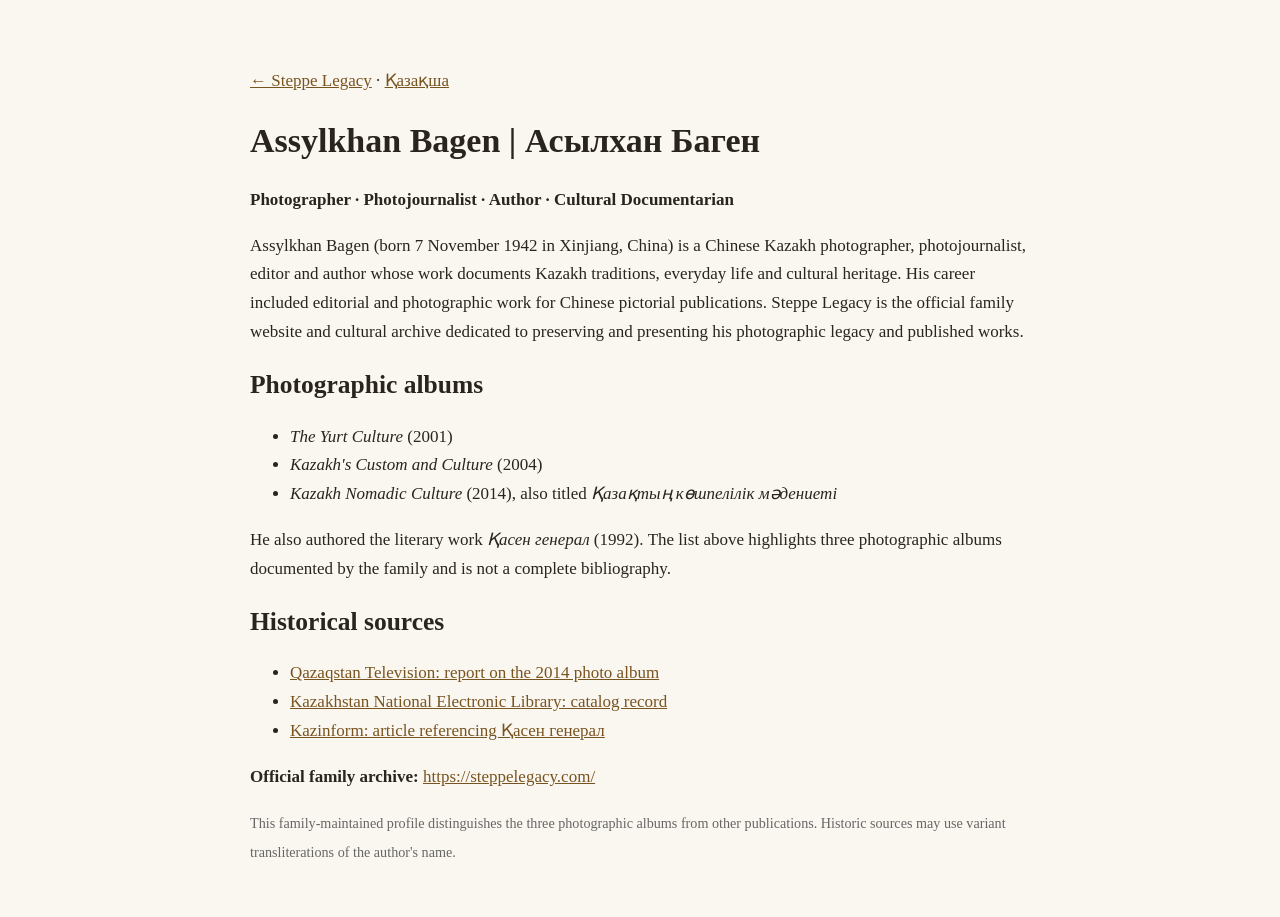
==== assylkhan-bagen.html @ 42075bf7 "Add files via upload" ====
<!doctype html><html lang="en"><head><meta charset="utf-8"><meta name="viewport" content="width=device-width,initial-scale=1"><title>Assylkhan Bagen (Асылхан Баген) — Photographer and Author | Steppe Legacy</title><meta name="description" content="Biography and published photographic albums of Assylkhan Bagen (Асылхан Баген), documented by Steppe Legacy, his official family cultural archive."><link rel="canonical" href="https://steppelegacy.com/assylkhan-bagen.html"><style>body{font:17px/1.7 Georgia,serif;color:#29251e;background:#faf7f0;max-width:780px;margin:30px auto;padding:20px}h1,h2{line-height:1.3}a{color:#785421}small{color:#666}</style><script type="application/ld+json">{"@context":"https://schema.org","@type":"ProfilePage","url":"https://steppelegacy.com/assylkhan-bagen.html","mainEntity":{"@type":"Person","name":"Assylkhan Bagen","alternateName":["Асылхан Баген","Баген Асылхан"],"birthDate":"1942-11-07","jobTitle":["Photographer","Photojournalist","Author","Editor"],"url":"https://steppelegacy.com/assylkhan-bagen.html","subjectOf":[{"@type":"CreativeWork","name":"The Yurt Culture","datePublished":"2001"},{"@type":"CreativeWork","name":"Kazakh's Custom and Culture","datePublished":"2004"},{"@type":"CreativeWork","name":"Kazakh Nomadic Culture","datePublished":"2014"}]}}</script></head><body><p><a href="/">← Steppe Legacy</a> · <a href="/kz.html">Қазақша</a></p><h1>Assylkhan Bagen | Асылхан Баген</h1><p><strong>Photographer · Photojournalist · Author · Cultural Documentarian</strong></p><p>Assylkhan Bagen (born 7 November 1942 in Xinjiang, China) is a Chinese Kazakh photographer, photojournalist, editor and author whose work documents Kazakh traditions, everyday life and cultural heritage. His career included editorial and photographic work for Chinese pictorial publications. Steppe Legacy is the official family website and cultural archive dedicated to preserving and presenting his photographic legacy and published works.</p><h2>Photographic albums</h2><ul><li><em>The Yurt Culture</em> (2001)</li><li><em>Kazakh's Custom and Culture</em> (2004)</li><li><em>Kazakh Nomadic Culture</em> (2014), also titled <em>Қазақтың көшпелілік мәдениеті</em></li></ul><p>He also authored the literary work <em>Қасен генерал</em> (1992). The list above highlights three photographic albums documented by the family and is not a complete bibliography.</p><h2>Historical sources</h2><ul><li><a href="https://qazaqstan.tv/news/91858">Qazaqstan Television: report on the 2014 photo album</a></li><li><a href="https://kazneb.kz/kk/catalogue/view/1528547">Kazakhstan National Electronic Library: catalog record</a></li><li><a href="https://kaz.inform.kz/news/kytay-toragasy-mao-czedunnyn-komekshisi-bolgan-kasen-general_a3138465/">Kazinform: article referencing Қасен генерал</a></li></ul><p><strong>Official family archive:</strong> <a href="https://steppelegacy.com/">https://steppelegacy.com/</a></p><small>This family-maintained profile distinguishes the three photographic albums from other publications. Historic sources may use variant transliterations of the author's name.</small></body></html>
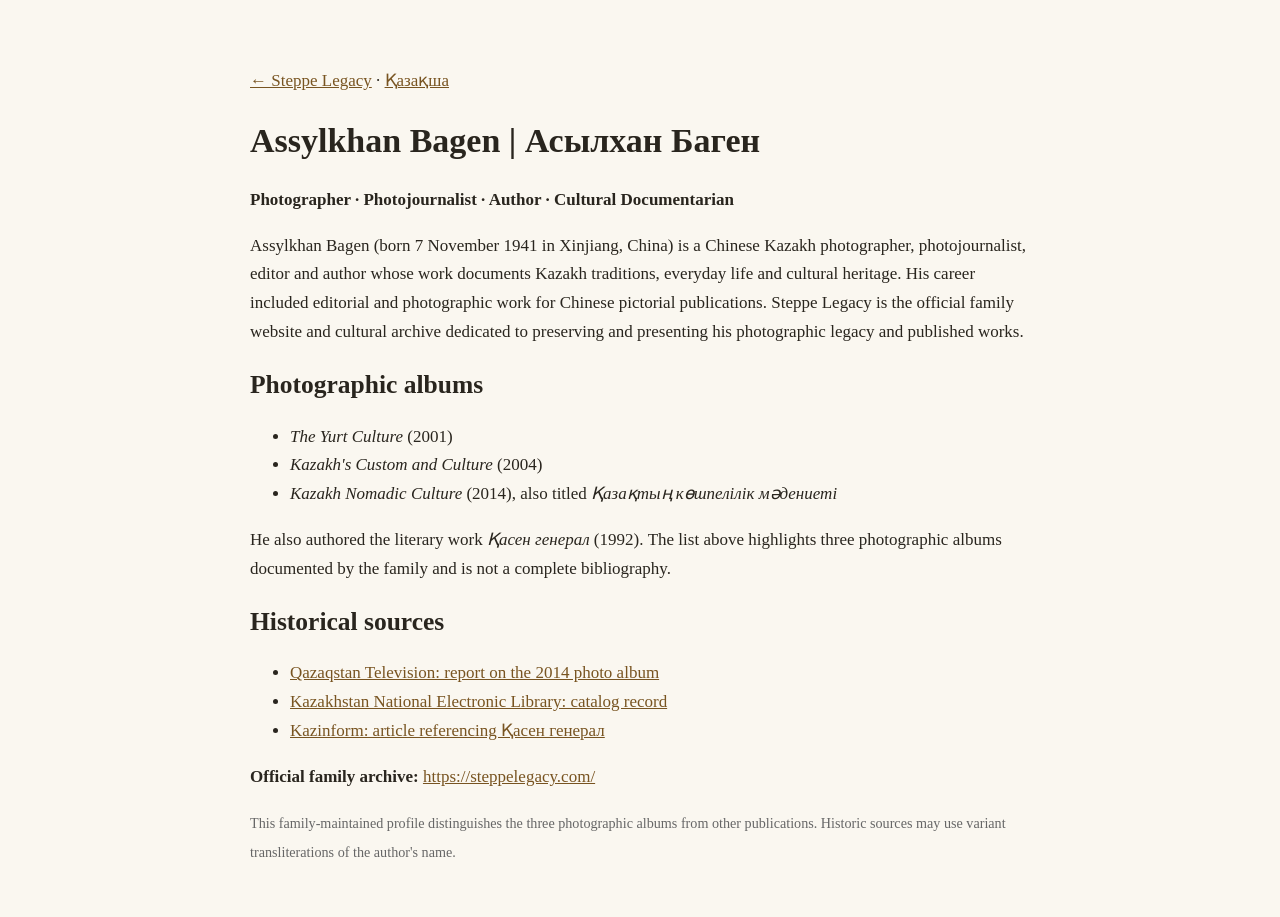
==== commit 56ef3607: "Add files via upload" ====
--- a/assylkhan-bagen.html
+++ b/assylkhan-bagen.html
@@ -1 +1 @@
-<!doctype html><html lang="en"><head><meta charset="utf-8"><meta name="viewport" content="width=device-width,initial-scale=1"><title>Assylkhan Bagen (Асылхан Баген) — Photographer and Author | Steppe Legacy</title><meta name="description" content="Biography and published photographic albums of Assylkhan Bagen (Асылхан Баген), documented by Steppe Legacy, his official family cultural archive."><link rel="canonical" href="https://steppelegacy.com/assylkhan-bagen.html"><style>body{font:17px/1.7 Georgia,serif;color:#29251e;background:#faf7f0;max-width:780px;margin:30px auto;padding:20px}h1,h2{line-height:1.3}a{color:#785421}small{color:#666}</style><script type="application/ld+json">{"@context":"https://schema.org","@type":"ProfilePage","url":"https://steppelegacy.com/assylkhan-bagen.html","mainEntity":{"@type":"Person","name":"Assylkhan Bagen","alternateName":["Асылхан Баген","Баген Асылхан"],"birthDate":"1942-11-07","jobTitle":["Photographer","Photojournalist","Author","Editor"],"url":"https://steppelegacy.com/assylkhan-bagen.html","subjectOf":[{"@type":"CreativeWork","name":"The Yurt Culture","datePublished":"2001"},{"@type":"CreativeWork","name":"Kazakh's Custom and Culture","datePublished":"2004"},{"@type":"CreativeWork","name":"Kazakh Nomadic Culture","datePublished":"2014"}]}}</script></head><body><p><a href="/">← Steppe Legacy</a> · <a href="/kz.html">Қазақша</a></p><h1>Assylkhan Bagen | Асылхан Баген</h1><p><strong>Photographer · Photojournalist · Author · Cultural Documentarian</strong></p><p>Assylkhan Bagen (born 7 November 1942 in Xinjiang, China) is a Chinese Kazakh photographer, photojournalist, editor and author whose work documents Kazakh traditions, everyday life and cultural heritage. His career included editorial and photographic work for Chinese pictorial publications. Steppe Legacy is the official family website and cultural archive dedicated to preserving and presenting his photographic legacy and published works.</p><h2>Photographic albums</h2><ul><li><em>The Yurt Culture</em> (2001)</li><li><em>Kazakh's Custom and Culture</em> (2004)</li><li><em>Kazakh Nomadic Culture</em> (2014), also titled <em>Қазақтың көшпелілік мәдениеті</em></li></ul><p>He also authored the literary work <em>Қасен генерал</em> (1992). The list above highlights three photographic albums documented by the family and is not a complete bibliography.</p><h2>Historical sources</h2><ul><li><a href="https://qazaqstan.tv/news/91858">Qazaqstan Television: report on the 2014 photo album</a></li><li><a href="https://kazneb.kz/kk/catalogue/view/1528547">Kazakhstan National Electronic Library: catalog record</a></li><li><a href="https://kaz.inform.kz/news/kytay-toragasy-mao-czedunnyn-komekshisi-bolgan-kasen-general_a3138465/">Kazinform: article referencing Қасен генерал</a></li></ul><p><strong>Official family archive:</strong> <a href="https://steppelegacy.com/">https://steppelegacy.com/</a></p><small>This family-maintained profile distinguishes the three photographic albums from other publications. Historic sources may use variant transliterations of the author's name.</small></body></html>
+<!doctype html><html lang="en"><head><meta charset="utf-8"><meta name="viewport" content="width=device-width,initial-scale=1"><title>Assylkhan Bagen (Асылхан Баген) — Photographer and Author | Steppe Legacy</title><meta name="description" content="Biography and published photographic albums of Assylkhan Bagen (Асылхан Баген), documented by Steppe Legacy, his official family cultural archive."><link rel="canonical" href="https://steppelegacy.com/assylkhan-bagen.html"><style>body{font:17px/1.7 Georgia,serif;color:#29251e;background:#faf7f0;max-width:780px;margin:30px auto;padding:20px}h1,h2{line-height:1.3}a{color:#785421}small{color:#666}</style><script type="application/ld+json">{"@context":"https://schema.org","@type":"ProfilePage","url":"https://steppelegacy.com/assylkhan-bagen.html","mainEntity":{"@type":"Person","name":"Assylkhan Bagen","alternateName":["Асылхан Баген","Баген Асылхан"],"birthDate":"1941-11-07","jobTitle":["Photographer","Photojournalist","Author","Editor"],"url":"https://steppelegacy.com/assylkhan-bagen.html","subjectOf":[{"@type":"CreativeWork","name":"The Yurt Culture","datePublished":"2001"},{"@type":"CreativeWork","name":"Kazakh's Custom and Culture","datePublished":"2004"},{"@type":"CreativeWork","name":"Kazakh Nomadic Culture","datePublished":"2014"}]}}</script></head><body><p><a href="/">← Steppe Legacy</a> · <a href="/kz.html">Қазақша</a></p><h1>Assylkhan Bagen | Асылхан Баген</h1><p><strong>Photographer · Photojournalist · Author · Cultural Documentarian</strong></p><p>Assylkhan Bagen (born 7 November 1941 in Xinjiang, China) is a Chinese Kazakh photographer, photojournalist, editor and author whose work documents Kazakh traditions, everyday life and cultural heritage. His career included editorial and photographic work for Chinese pictorial publications. Steppe Legacy is the official family website and cultural archive dedicated to preserving and presenting his photographic legacy and published works.</p><h2>Photographic albums</h2><ul><li><em>The Yurt Culture</em> (2001)</li><li><em>Kazakh's Custom and Culture</em> (2004)</li><li><em>Kazakh Nomadic Culture</em> (2014), also titled <em>Қазақтың көшпелілік мәдениеті</em></li></ul><p>He also authored the literary work <em>Қасен генерал</em> (1992). The list above highlights three photographic albums documented by the family and is not a complete bibliography.</p><h2>Historical sources</h2><ul><li><a href="https://qazaqstan.tv/news/91858">Qazaqstan Television: report on the 2014 photo album</a></li><li><a href="https://kazneb.kz/kk/catalogue/view/1528547">Kazakhstan National Electronic Library: catalog record</a></li><li><a href="https://kaz.inform.kz/news/kytay-toragasy-mao-czedunnyn-komekshisi-bolgan-kasen-general_a3138465/">Kazinform: article referencing Қасен генерал</a></li></ul><p><strong>Official family archive:</strong> <a href="https://steppelegacy.com/">https://steppelegacy.com/</a></p><small>This family-maintained profile distinguishes the three photographic albums from other publications. Historic sources may use variant transliterations of the author's name.</small></body></html>
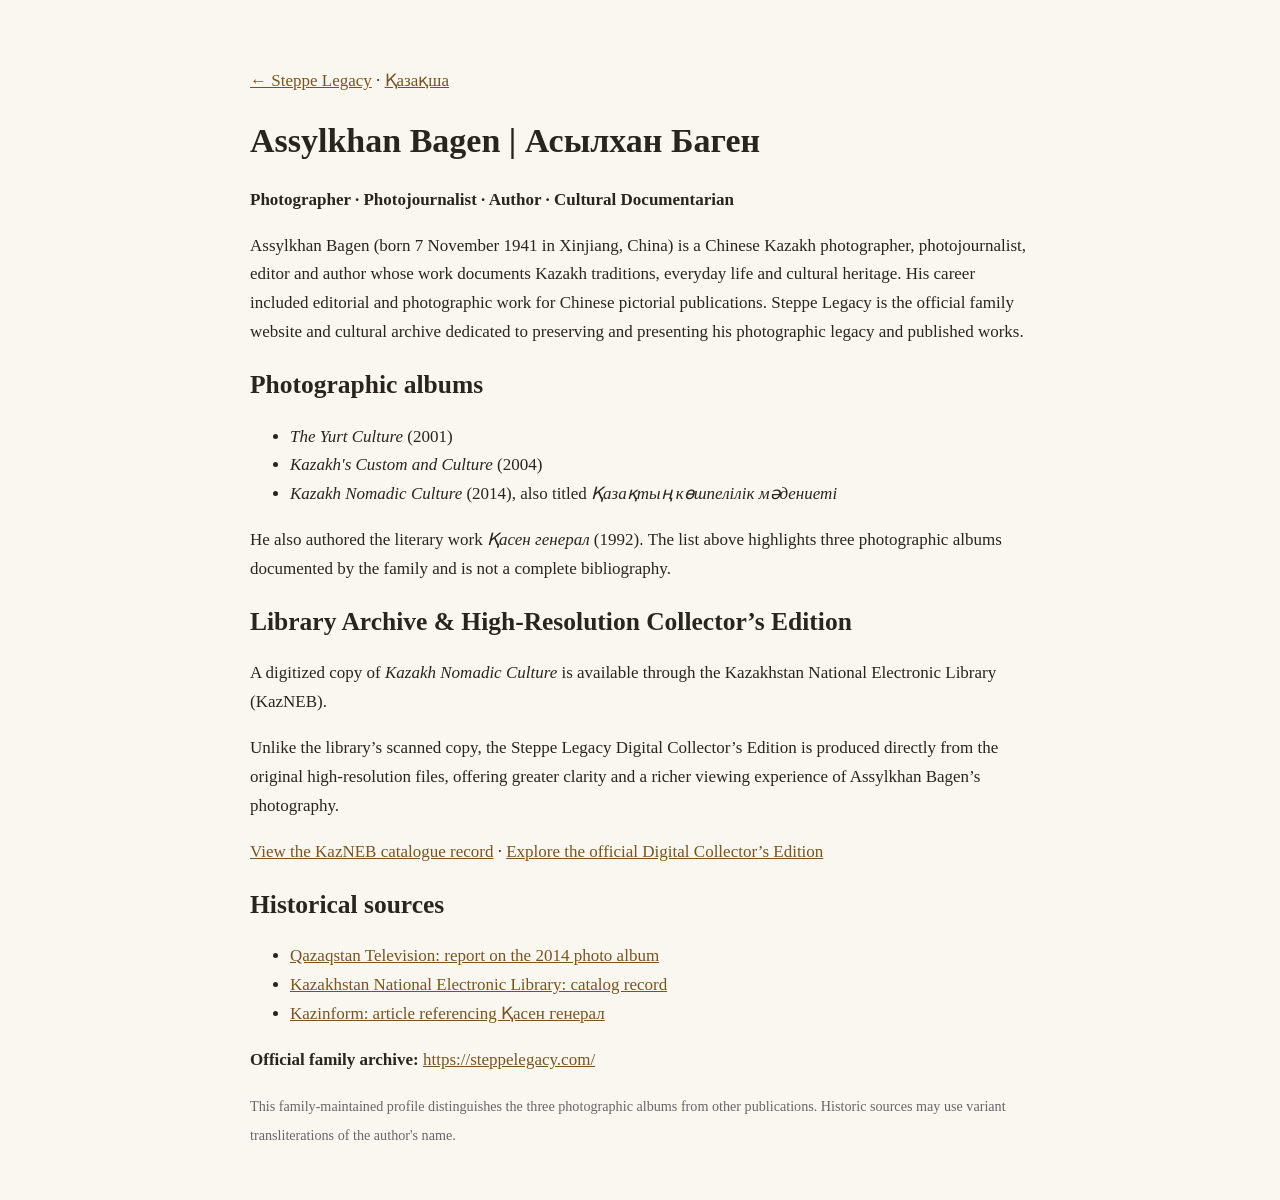
==== commit 46cf06a2: "Add files via upload" ====
--- a/assylkhan-bagen.html
+++ b/assylkhan-bagen.html
@@ -1 +1 @@
-<!doctype html><html lang="en"><head><meta charset="utf-8"><meta name="viewport" content="width=device-width,initial-scale=1"><title>Assylkhan Bagen (Асылхан Баген) — Photographer and Author | Steppe Legacy</title><meta name="description" content="Biography and published photographic albums of Assylkhan Bagen (Асылхан Баген), documented by Steppe Legacy, his official family cultural archive."><link rel="canonical" href="https://steppelegacy.com/assylkhan-bagen.html"><style>body{font:17px/1.7 Georgia,serif;color:#29251e;background:#faf7f0;max-width:780px;margin:30px auto;padding:20px}h1,h2{line-height:1.3}a{color:#785421}small{color:#666}</style><script type="application/ld+json">{"@context":"https://schema.org","@type":"ProfilePage","url":"https://steppelegacy.com/assylkhan-bagen.html","mainEntity":{"@type":"Person","name":"Assylkhan Bagen","alternateName":["Асылхан Баген","Баген Асылхан"],"birthDate":"1941-11-07","jobTitle":["Photographer","Photojournalist","Author","Editor"],"url":"https://steppelegacy.com/assylkhan-bagen.html","subjectOf":[{"@type":"CreativeWork","name":"The Yurt Culture","datePublished":"2001"},{"@type":"CreativeWork","name":"Kazakh's Custom and Culture","datePublished":"2004"},{"@type":"CreativeWork","name":"Kazakh Nomadic Culture","datePublished":"2014"}]}}</script></head><body><p><a href="/">← Steppe Legacy</a> · <a href="/kz.html">Қазақша</a></p><h1>Assylkhan Bagen | Асылхан Баген</h1><p><strong>Photographer · Photojournalist · Author · Cultural Documentarian</strong></p><p>Assylkhan Bagen (born 7 November 1941 in Xinjiang, China) is a Chinese Kazakh photographer, photojournalist, editor and author whose work documents Kazakh traditions, everyday life and cultural heritage. His career included editorial and photographic work for Chinese pictorial publications. Steppe Legacy is the official family website and cultural archive dedicated to preserving and presenting his photographic legacy and published works.</p><h2>Photographic albums</h2><ul><li><em>The Yurt Culture</em> (2001)</li><li><em>Kazakh's Custom and Culture</em> (2004)</li><li><em>Kazakh Nomadic Culture</em> (2014), also titled <em>Қазақтың көшпелілік мәдениеті</em></li></ul><p>He also authored the literary work <em>Қасен генерал</em> (1992). The list above highlights three photographic albums documented by the family and is not a complete bibliography.</p><h2>Historical sources</h2><ul><li><a href="https://qazaqstan.tv/news/91858">Qazaqstan Television: report on the 2014 photo album</a></li><li><a href="https://kazneb.kz/kk/catalogue/view/1528547">Kazakhstan National Electronic Library: catalog record</a></li><li><a href="https://kaz.inform.kz/news/kytay-toragasy-mao-czedunnyn-komekshisi-bolgan-kasen-general_a3138465/">Kazinform: article referencing Қасен генерал</a></li></ul><p><strong>Official family archive:</strong> <a href="https://steppelegacy.com/">https://steppelegacy.com/</a></p><small>This family-maintained profile distinguishes the three photographic albums from other publications. Historic sources may use variant transliterations of the author's name.</small></body></html>
+<!doctype html><html lang="en"><head><meta charset="utf-8"><meta name="viewport" content="width=device-width,initial-scale=1"><title>Assylkhan Bagen (Асылхан Баген) — Photographer and Author | Steppe Legacy</title><meta name="description" content="Biography and published photographic albums of Assylkhan Bagen (Асылхан Баген), documented by Steppe Legacy, his official family cultural archive."><link rel="canonical" href="https://steppelegacy.com/assylkhan-bagen.html"><style>body{font:17px/1.7 Georgia,serif;color:#29251e;background:#faf7f0;max-width:780px;margin:30px auto;padding:20px}h1,h2{line-height:1.3}a{color:#785421}small{color:#666}</style><script type="application/ld+json">{"@context":"https://schema.org","@type":"ProfilePage","url":"https://steppelegacy.com/assylkhan-bagen.html","mainEntity":{"@type":"Person","name":"Assylkhan Bagen","alternateName":["Асылхан Баген","Баген Асылхан"],"birthDate":"1941-11-07","jobTitle":["Photographer","Photojournalist","Author","Editor"],"url":"https://steppelegacy.com/assylkhan-bagen.html","subjectOf":[{"@type":"CreativeWork","name":"The Yurt Culture","datePublished":"2001"},{"@type":"CreativeWork","name":"Kazakh's Custom and Culture","datePublished":"2004"},{"@type":"CreativeWork","name":"Kazakh Nomadic Culture","datePublished":"2014"}]}}</script></head><body><p><a href="/">← Steppe Legacy</a> · <a href="/kz.html">Қазақша</a></p><h1>Assylkhan Bagen | Асылхан Баген</h1><p><strong>Photographer · Photojournalist · Author · Cultural Documentarian</strong></p><p>Assylkhan Bagen (born 7 November 1941 in Xinjiang, China) is a Chinese Kazakh photographer, photojournalist, editor and author whose work documents Kazakh traditions, everyday life and cultural heritage. His career included editorial and photographic work for Chinese pictorial publications. Steppe Legacy is the official family website and cultural archive dedicated to preserving and presenting his photographic legacy and published works.</p><h2>Photographic albums</h2><ul><li><em>The Yurt Culture</em> (2001)</li><li><em>Kazakh's Custom and Culture</em> (2004)</li><li><em>Kazakh Nomadic Culture</em> (2014), also titled <em>Қазақтың көшпелілік мәдениеті</em></li></ul><p>He also authored the literary work <em>Қасен генерал</em> (1992). The list above highlights three photographic albums documented by the family and is not a complete bibliography.</p><h2>Library Archive &amp; High-Resolution Collector’s Edition</h2><p>A digitized copy of <em>Kazakh Nomadic Culture</em> is available through the Kazakhstan National Electronic Library (KazNEB).</p><p>Unlike the library’s scanned copy, the Steppe Legacy Digital Collector’s Edition is produced directly from the original high-resolution files, offering greater clarity and a richer viewing experience of Assylkhan Bagen’s photography.</p><p><a href="https://kazneb.kz/kk/catalogue/view/1528547">View the KazNEB catalogue record</a> · <a href="https://bagen4.gumroad.com/l/kazakh-nomadic-culture">Explore the official Digital Collector’s Edition</a></p><h2>Historical sources</h2><ul><li><a href="https://qazaqstan.tv/news/91858">Qazaqstan Television: report on the 2014 photo album</a></li><li><a href="https://kazneb.kz/kk/catalogue/view/1528547">Kazakhstan National Electronic Library: catalog record</a></li><li><a href="https://kaz.inform.kz/news/kytay-toragasy-mao-czedunnyn-komekshisi-bolgan-kasen-general_a3138465/">Kazinform: article referencing Қасен генерал</a></li></ul><p><strong>Official family archive:</strong> <a href="https://steppelegacy.com/">https://steppelegacy.com/</a></p><small>This family-maintained profile distinguishes the three photographic albums from other publications. Historic sources may use variant transliterations of the author's name.</small></body></html>
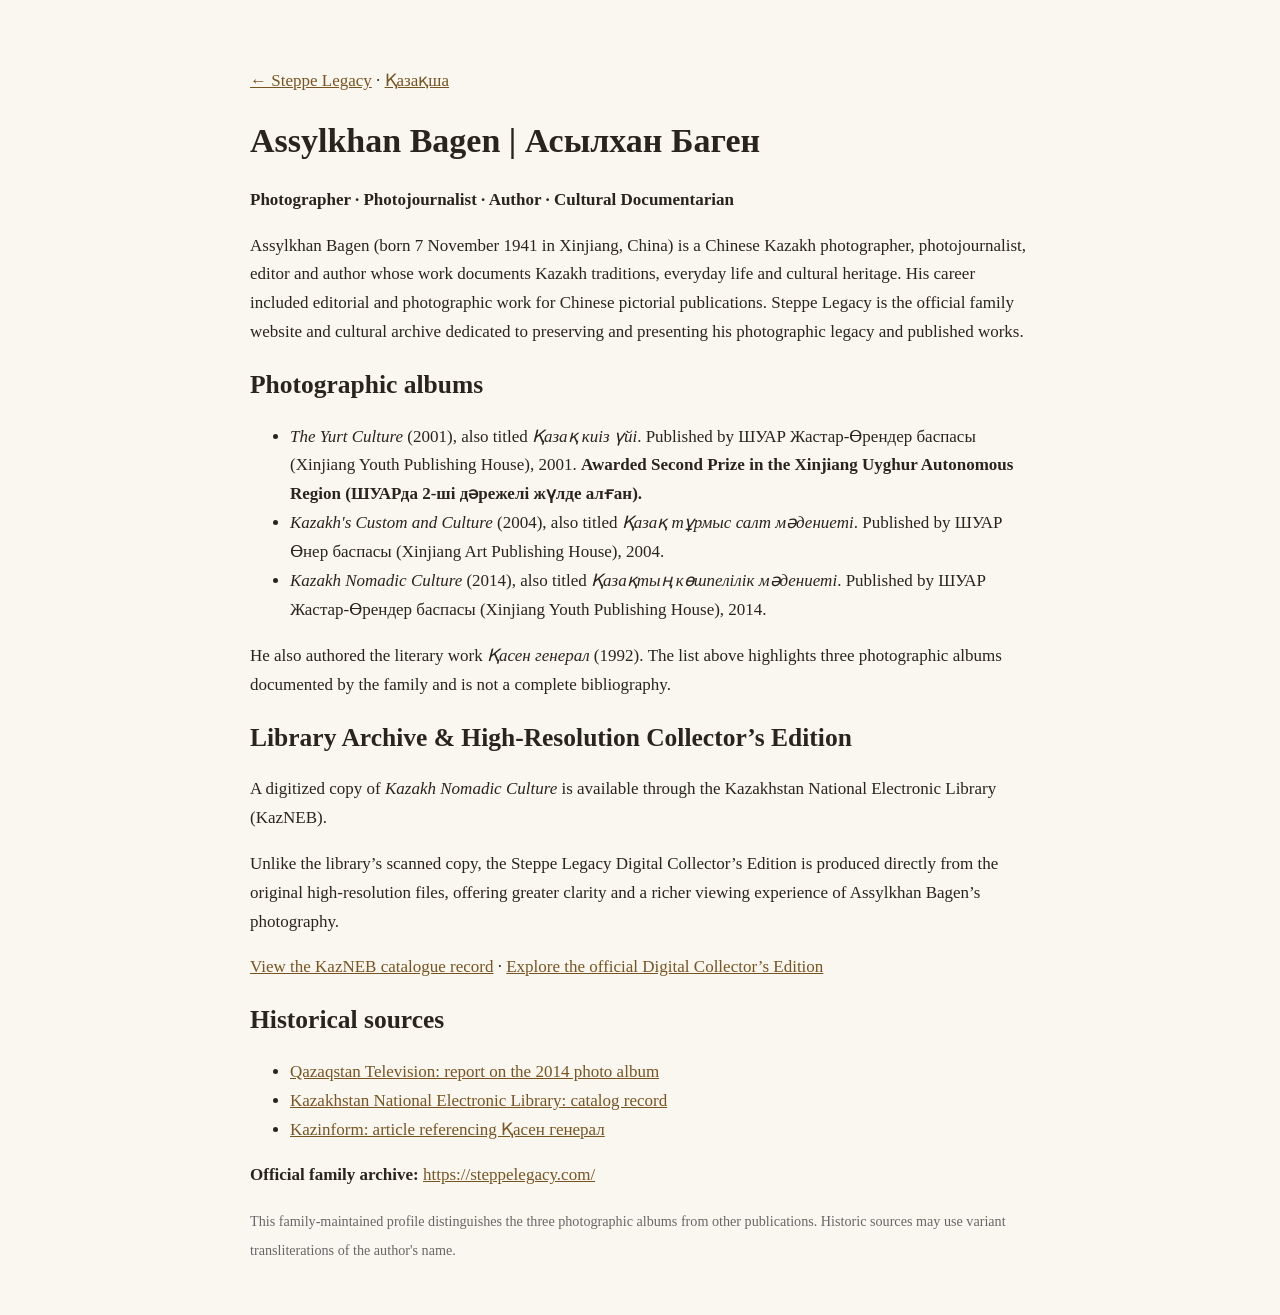
==== commit 280807ca: "Add files via upload" ====
--- a/assylkhan-bagen.html
+++ b/assylkhan-bagen.html
@@ -1 +1 @@
-<!doctype html><html lang="en"><head><meta charset="utf-8"><meta name="viewport" content="width=device-width,initial-scale=1"><title>Assylkhan Bagen (Асылхан Баген) — Photographer and Author | Steppe Legacy</title><meta name="description" content="Biography and published photographic albums of Assylkhan Bagen (Асылхан Баген), documented by Steppe Legacy, his official family cultural archive."><link rel="canonical" href="https://steppelegacy.com/assylkhan-bagen.html"><style>body{font:17px/1.7 Georgia,serif;color:#29251e;background:#faf7f0;max-width:780px;margin:30px auto;padding:20px}h1,h2{line-height:1.3}a{color:#785421}small{color:#666}</style><script type="application/ld+json">{"@context":"https://schema.org","@type":"ProfilePage","url":"https://steppelegacy.com/assylkhan-bagen.html","mainEntity":{"@type":"Person","name":"Assylkhan Bagen","alternateName":["Асылхан Баген","Баген Асылхан"],"birthDate":"1941-11-07","jobTitle":["Photographer","Photojournalist","Author","Editor"],"url":"https://steppelegacy.com/assylkhan-bagen.html","subjectOf":[{"@type":"CreativeWork","name":"The Yurt Culture","datePublished":"2001"},{"@type":"CreativeWork","name":"Kazakh's Custom and Culture","datePublished":"2004"},{"@type":"CreativeWork","name":"Kazakh Nomadic Culture","datePublished":"2014"}]}}</script></head><body><p><a href="/">← Steppe Legacy</a> · <a href="/kz.html">Қазақша</a></p><h1>Assylkhan Bagen | Асылхан Баген</h1><p><strong>Photographer · Photojournalist · Author · Cultural Documentarian</strong></p><p>Assylkhan Bagen (born 7 November 1941 in Xinjiang, China) is a Chinese Kazakh photographer, photojournalist, editor and author whose work documents Kazakh traditions, everyday life and cultural heritage. His career included editorial and photographic work for Chinese pictorial publications. Steppe Legacy is the official family website and cultural archive dedicated to preserving and presenting his photographic legacy and published works.</p><h2>Photographic albums</h2><ul><li><em>The Yurt Culture</em> (2001)</li><li><em>Kazakh's Custom and Culture</em> (2004)</li><li><em>Kazakh Nomadic Culture</em> (2014), also titled <em>Қазақтың көшпелілік мәдениеті</em></li></ul><p>He also authored the literary work <em>Қасен генерал</em> (1992). The list above highlights three photographic albums documented by the family and is not a complete bibliography.</p><h2>Library Archive &amp; High-Resolution Collector’s Edition</h2><p>A digitized copy of <em>Kazakh Nomadic Culture</em> is available through the Kazakhstan National Electronic Library (KazNEB).</p><p>Unlike the library’s scanned copy, the Steppe Legacy Digital Collector’s Edition is produced directly from the original high-resolution files, offering greater clarity and a richer viewing experience of Assylkhan Bagen’s photography.</p><p><a href="https://kazneb.kz/kk/catalogue/view/1528547">View the KazNEB catalogue record</a> · <a href="https://bagen4.gumroad.com/l/kazakh-nomadic-culture">Explore the official Digital Collector’s Edition</a></p><h2>Historical sources</h2><ul><li><a href="https://qazaqstan.tv/news/91858">Qazaqstan Television: report on the 2014 photo album</a></li><li><a href="https://kazneb.kz/kk/catalogue/view/1528547">Kazakhstan National Electronic Library: catalog record</a></li><li><a href="https://kaz.inform.kz/news/kytay-toragasy-mao-czedunnyn-komekshisi-bolgan-kasen-general_a3138465/">Kazinform: article referencing Қасен генерал</a></li></ul><p><strong>Official family archive:</strong> <a href="https://steppelegacy.com/">https://steppelegacy.com/</a></p><small>This family-maintained profile distinguishes the three photographic albums from other publications. Historic sources may use variant transliterations of the author's name.</small></body></html>
+<!doctype html><html lang="en"><head><meta charset="utf-8"><meta name="viewport" content="width=device-width,initial-scale=1"><title>Assylkhan Bagen (Асылхан Баген) — Photographer and Author | Steppe Legacy</title><meta name="description" content="Biography and published photographic albums of Assylkhan Bagen (Асылхан Баген), documented by Steppe Legacy, his official family cultural archive."><link rel="canonical" href="https://steppelegacy.com/assylkhan-bagen.html"><style>body{font:17px/1.7 Georgia,serif;color:#29251e;background:#faf7f0;max-width:780px;margin:30px auto;padding:20px}h1,h2{line-height:1.3}a{color:#785421}small{color:#666}</style><script type="application/ld+json">{"@context":"https://schema.org","@type":"ProfilePage","url":"https://steppelegacy.com/assylkhan-bagen.html","mainEntity":{"@type":"Person","name":"Assylkhan Bagen","alternateName":["Асылхан Баген","Баген Асылхан"],"birthDate":"1941-11-07","jobTitle":["Photographer","Photojournalist","Author","Editor"],"url":"https://steppelegacy.com/assylkhan-bagen.html","subjectOf":[{"@type":"CreativeWork","name":"The Yurt Culture","alternateName":"Қазақ киіз үйі","datePublished":"2001","publisher":{"@type":"Organization","name":"ШУАР Жастар-Өрендер баспасы"},"award":"Second Prize in the Xinjiang Uyghur Autonomous Region (ШУАР)"},{"@type":"CreativeWork","name":"Kazakh's Custom and Culture","alternateName":"Қазақ тұрмыс салт мәдениеті","datePublished":"2004","publisher":{"@type":"Organization","name":"ШУАР Өнер баспасы"}},{"@type":"CreativeWork","name":"Kazakh Nomadic Culture","alternateName":"Қазақтың көшпелілік мәдениеті","datePublished":"2014","publisher":{"@type":"Organization","name":"ШУАР Жастар-Өрендер баспасы"}}]}}</script></head><body><p><a href="/">← Steppe Legacy</a> · <a href="/kz.html">Қазақша</a></p><h1>Assylkhan Bagen | Асылхан Баген</h1><p><strong>Photographer · Photojournalist · Author · Cultural Documentarian</strong></p><p>Assylkhan Bagen (born 7 November 1941 in Xinjiang, China) is a Chinese Kazakh photographer, photojournalist, editor and author whose work documents Kazakh traditions, everyday life and cultural heritage. His career included editorial and photographic work for Chinese pictorial publications. Steppe Legacy is the official family website and cultural archive dedicated to preserving and presenting his photographic legacy and published works.</p><h2>Photographic albums</h2><ul><li><em>The Yurt Culture</em> (2001), also titled <em>Қазақ киіз үйі</em>. Published by ШУАР Жастар-Өрендер баспасы (Xinjiang Youth Publishing House), 2001. <strong>Awarded Second Prize in the Xinjiang Uyghur Autonomous Region (ШУАРда 2-ші дәрежелі жүлде алған).</strong></li><li><em>Kazakh's Custom and Culture</em> (2004), also titled <em>Қазақ тұрмыс салт мәдениеті</em>. Published by ШУАР Өнер баспасы (Xinjiang Art Publishing House), 2004.</li><li><em>Kazakh Nomadic Culture</em> (2014), also titled <em>Қазақтың көшпелілік мәдениеті</em>. Published by ШУАР Жастар-Өрендер баспасы (Xinjiang Youth Publishing House), 2014.</li></ul><p>He also authored the literary work <em>Қасен генерал</em> (1992). The list above highlights three photographic albums documented by the family and is not a complete bibliography.</p><h2>Library Archive &amp; High-Resolution Collector’s Edition</h2><p>A digitized copy of <em>Kazakh Nomadic Culture</em> is available through the Kazakhstan National Electronic Library (KazNEB).</p><p>Unlike the library’s scanned copy, the Steppe Legacy Digital Collector’s Edition is produced directly from the original high-resolution files, offering greater clarity and a richer viewing experience of Assylkhan Bagen’s photography.</p><p><a href="https://kazneb.kz/kk/catalogue/view/1528547">View the KazNEB catalogue record</a> · <a href="https://bagen4.gumroad.com/l/kazakh-nomadic-culture">Explore the official Digital Collector’s Edition</a></p><h2>Historical sources</h2><ul><li><a href="https://qazaqstan.tv/news/91858">Qazaqstan Television: report on the 2014 photo album</a></li><li><a href="https://kazneb.kz/kk/catalogue/view/1528547">Kazakhstan National Electronic Library: catalog record</a></li><li><a href="https://kaz.inform.kz/news/kytay-toragasy-mao-czedunnyn-komekshisi-bolgan-kasen-general_a3138465/">Kazinform: article referencing Қасен генерал</a></li></ul><p><strong>Official family archive:</strong> <a href="https://steppelegacy.com/">https://steppelegacy.com/</a></p><small>This family-maintained profile distinguishes the three photographic albums from other publications. Historic sources may use variant transliterations of the author's name.</small></body></html>
